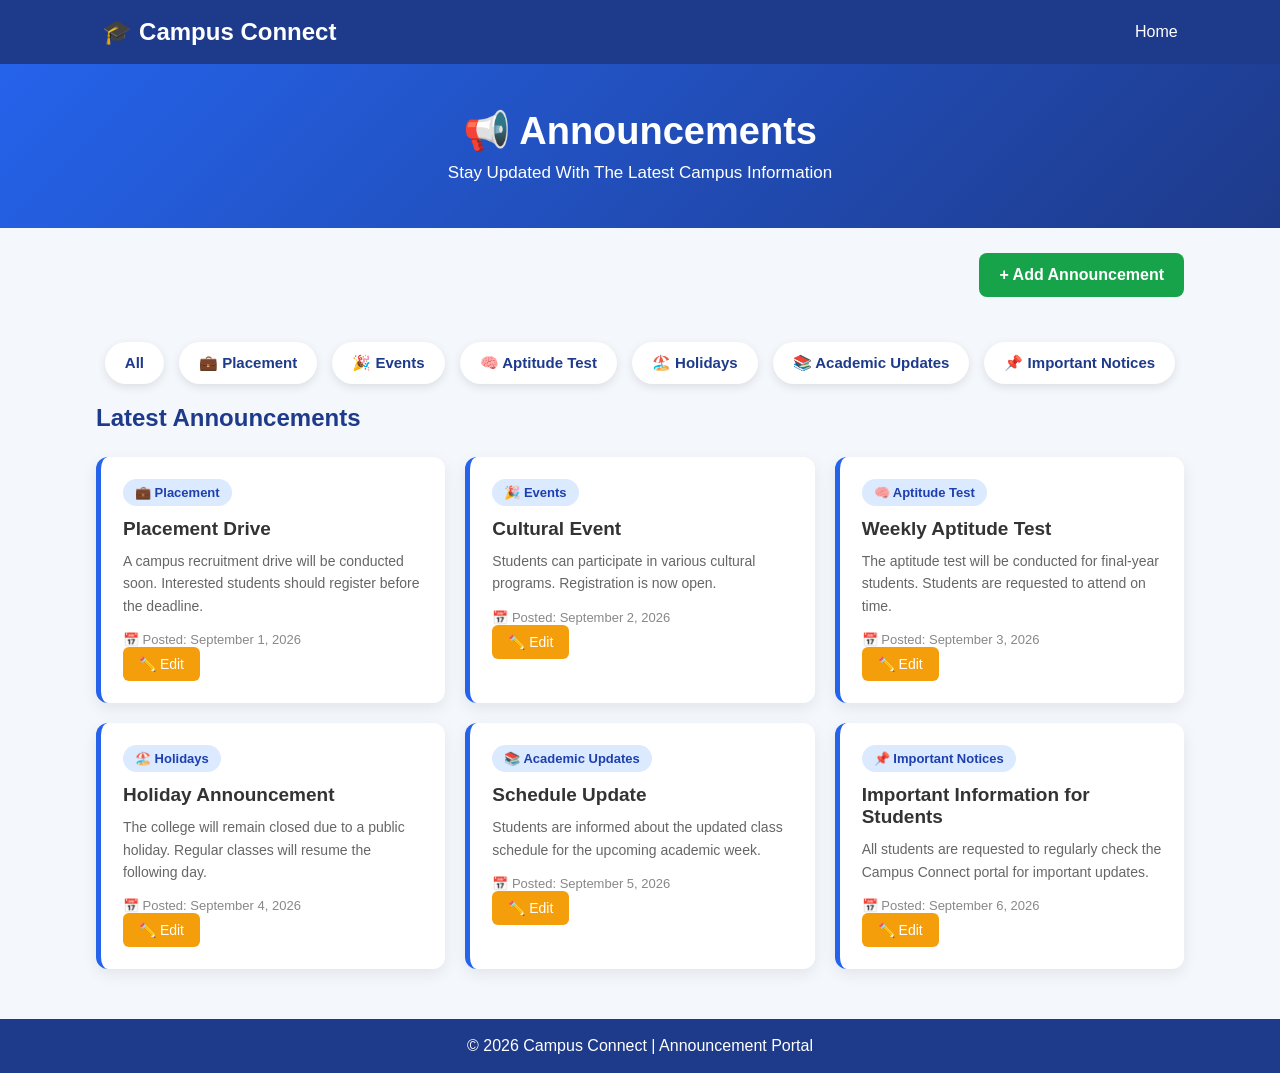
==== front.html @ ddc75ca6 "form completed" ====
<!DOCTYPE html>
<html lang="en">

<head>
    <meta charset="UTF-8">
    <meta name="viewport" content="width=device-width, initial-scale=1.0">

    <title>Campus Connect | Announcements</title>

    <style>

        * {
            margin: 0;
            padding: 0;
            box-sizing: border-box;
            font-family: Arial, sans-serif;
        }

        body {
            background-color: #f4f7fb;
            color: #333;
        }


        /* NAVBAR */

        nav {
            background-color: #1e3a8a;
            color: white;
            padding: 18px 8%;
            display: flex;
            justify-content: space-between;
            align-items: center;
        }

        nav h2 {
            font-size: 24px;
        }

        nav a {
            color: white;
            text-decoration: none;
            margin-left: 20px;
            font-size: 16px;
        }

        nav a:hover {
            color: #facc15;
        }


        /* HEADER */

        .header {
            text-align: center;
            padding: 45px 20px;
            background: linear-gradient(135deg, #2563eb, #1e3a8a);
            color: white;
        }

        .header h1 {
            font-size: 38px;
            margin-bottom: 10px;
        }

        .header p {
            font-size: 17px;
        }


        /* ADD BUTTON */

        .add-container {
            width: 85%;
            margin: 25px auto;
            text-align: right;
        }

        .add-btn {
            display: inline-block;
            background-color: #16a34a;
            color: white;
            padding: 13px 20px;
            border-radius: 8px;
            text-decoration: none;
            font-weight: bold;
        }

        .add-btn:hover {
            background-color: #15803d;
        }


        /* CATEGORIES */

        .categories {
            display: flex;
            justify-content: center;
            flex-wrap: wrap;
            gap: 15px;
            padding: 20px;
        }

        .categories a {
            text-decoration: none;
            padding: 12px 20px;
            border-radius: 25px;
            background-color: white;
            color: #1e3a8a;
            font-size: 15px;
            font-weight: bold;
            box-shadow: 0 3px 10px rgba(0,0,0,0.1);
        }

        .categories a:hover {
            background-color: #1e3a8a;
            color: white;
        }


        /* ANNOUNCEMENT SECTION */

        .container {
            width: 85%;
            margin: auto;
            padding-bottom: 50px;
        }

        .container h2 {
            color: #1e3a8a;
            margin-bottom: 25px;
        }


        /* GRID */

        .announcement-grid {
            display: grid;
            grid-template-columns: repeat(auto-fit, minmax(280px, 1fr));
            gap: 20px;
        }


        /* CARD */

        .card {
            background-color: white;
            padding: 22px;
            border-radius: 12px;
            border-left: 5px solid #2563eb;
            box-shadow: 0 5px 15px rgba(0,0,0,0.08);
            transition: 0.3s;
        }

        .card:hover {
            transform: translateY(-5px);
        }


        /* CATEGORY TAG */

        .tag {
            display: inline-block;
            background-color: #dbeafe;
            color: #1e40af;
            padding: 6px 12px;
            border-radius: 15px;
            font-size: 13px;
            font-weight: bold;
            margin-bottom: 12px;
        }


        .card h3 {
            margin-bottom: 10px;
            font-size: 19px;
        }

        .card p {
            color: #666;
            line-height: 1.6;
            font-size: 14px;
        }


        /* DATE */

        .date {
            margin-top: 15px;
            font-size: 13px;
            color: #888;
        }
w

        /* EDIT BUTTON */

        .card-buttons {
            margin-top: 18px;
        }

        .edit-btn {
            display: inline-block;
            background-color: #f59e0b;
            color: white;
            padding: 9px 16px;
            border-radius: 6px;
            text-decoration: none;
            font-size: 14px;
        }

        .edit-btn:hover {
            background-color: #d97706;
        }


        /* FOOTER */

        footer {
            background-color: #1e3a8a;
            color: white;
            text-align: center;
            padding: 18px;
        }


        /* RESPONSIVE */

        @media(max-width: 600px) {

            nav {
                flex-direction: column;
                gap: 15px;
            }

            nav a {
                margin: 5px;
            }

            .header h1 {
                font-size: 28px;
            }

            .container,
            .add-container {
                width: 92%;
            }

            .add-container {
                text-align: center;
            }

        }

    </style>

</head>


<body>


    <!-- NAVBAR -->

    <nav>

        <h2>🎓 Campus Connect</h2>

        <div>
            <a href="#">Home</a>
            
        </div>

    </nav>


    <!-- HEADER -->

    <section class="header">

        <h1>📢 Announcements</h1>

        <p>Stay Updated With The Latest Campus Information</p>

    </section>


    <!-- ADD ANNOUNCEMENT -->

    <div class="add-container">

        <a href="#" class="add-btn">
            + Add Announcement
        </a>

    </div>


    <!-- CATEGORIES -->

    <section class="categories">

        <a href="#">All</a>

        <a href="#placement">💼 Placement</a>

        <a href="#events">🎉 Events</a>

        <a href="#aptitude">🧠 Aptitude Test</a>

        <a href="#holidays">🏖️ Holidays</a>

        <a href="#academic">📚 Academic Updates</a>

        <a href="#notice">📌 Important Notices</a>

    </section>


    <!-- ANNOUNCEMENTS -->

    <section class="container">

        <h2>Latest Announcements</h2>


        <div class="announcement-grid">


            <!-- PLACEMENT -->

            <div class="card" id="placement">

                <span class="tag">
                    💼 Placement
                </span>

                <h3>Placement Drive</h3>

                <p>
                    A campus recruitment drive will be conducted soon.
                    Interested students should register before the deadline.
                </p>

                <div class="date">
                    📅 Posted: September 1, 2026
                </div>

                <div class="card-buttons">

                    <a href="#" class="edit-btn">
                        ✏️ Edit
                    </a>

                </div>

            </div>


            <!-- EVENTS -->

            <div class="card" id="events">

                <span class="tag">
                    🎉 Events
                </span>

                <h3> Cultural Event</h3>

                <p>
                    Students can participate in various cultural programs.
                    Registration is now open.
                </p>

                <div class="date">
                    📅 Posted: September 2, 2026
                </div>

                <div class="card-buttons">

                    <a href="#" class="edit-btn">
                        ✏️ Edit
                    </a>

                </div>

            </div>


            <!-- APTITUDE TEST -->

            <div class="card" id="aptitude">

                <span class="tag">
                    🧠 Aptitude Test
                </span>

                <h3>Weekly Aptitude Test</h3>

                <p>
                    The aptitude test will be conducted for final-year students.
                    Students are requested to attend on time.
                </p>

                <div class="date">
                    📅 Posted: September 3, 2026
                </div>

                <div class="card-buttons">

                    <a href="#" class="edit-btn">
                        ✏️ Edit
                    </a>

                </div>

            </div>


            <!-- HOLIDAYS -->

            <div class="card" id="holidays">

                <span class="tag">
                    🏖️ Holidays
                </span>

                <h3> Holiday Announcement</h3>

                <p>
                    The college will remain closed due to a public holiday.
                    Regular classes will resume the following day.
                </p>

                <div class="date">
                    📅 Posted: September 4, 2026
                </div>

                <div class="card-buttons">

                    <a href="#" class="edit-btn">
                        ✏️ Edit
                    </a>

                </div>

            </div>


            <!-- ACADEMIC -->

            <div class="card" id="academic">

                <span class="tag">
                    📚 Academic Updates
                </span>

                <h3> Schedule Update</h3>

                <p>
                    Students are informed about the updated class schedule
                    for the upcoming academic week.
                </p>

                <div class="date">
                    📅 Posted: September 5, 2026
                </div>

                <div class="card-buttons">

                    <a href="#" class="edit-btn">
                        ✏️ Edit
                    </a>

                </div>

            </div>


            <!-- IMPORTANT NOTICE -->

            <div class="card" id="notice">

                <span class="tag">
                    📌 Important Notices
                </span>

                <h3>Important Information for Students</h3>

                <p>
                    All students are requested to regularly check the
                    Campus Connect portal for important updates.
                </p>

                <div class="date">
                    📅 Posted: September 6, 2026
                </div>

                <div class="card-buttons">

                    <a href="#" class="edit-btn">
                        ✏️ Edit
                    </a>

                </div>

            </div>


        </div>

    </section>


    <!-- FOOTER -->

    <footer>

        <p>
            © 2026 Campus Connect | Announcement Portal
        </p>

    </footer>


</body>

</html>
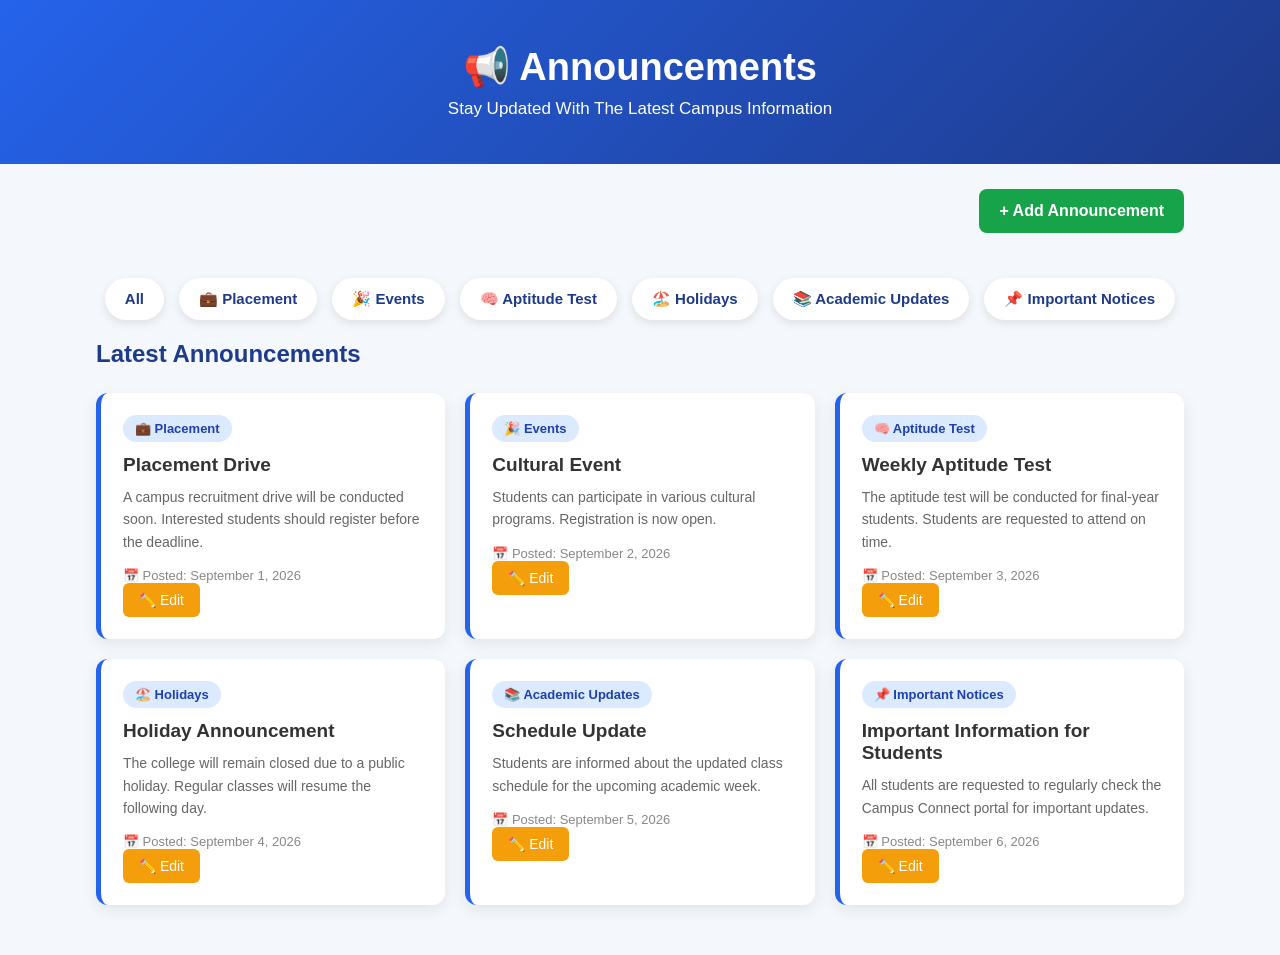
==== commit d0c3be99: "Samyuktha final" ====
--- a/front.html
+++ b/front.html
@@ -21,34 +21,6 @@
             background-color: #f4f7fb;
             color: #333;
         }
-
-
-        /* NAVBAR */
-
-        nav {
-            background-color: #1e3a8a;
-            color: white;
-            padding: 18px 8%;
-            display: flex;
-            justify-content: space-between;
-            align-items: center;
-        }
-
-        nav h2 {
-            font-size: 24px;
-        }
-
-        nav a {
-            color: white;
-            text-decoration: none;
-            margin-left: 20px;
-            font-size: 16px;
-        }
-
-        nav a:hover {
-            color: #facc15;
-        }
-
 
         /* HEADER */
 
@@ -227,16 +199,6 @@
         /* RESPONSIVE */
 
         @media(max-width: 600px) {
-
-            nav {
-                flex-direction: column;
-                gap: 15px;
-            }
-
-            nav a {
-                margin: 5px;
-            }
-
             .header h1 {
                 font-size: 28px;
             }
@@ -259,23 +221,6 @@
 
 <body>
 
-
-    <!-- NAVBAR -->
-
-    <nav>
-
-        <h2>🎓 Campus Connect</h2>
-
-        <div>
-            <a href="#">Home</a>
-            
-        </div>
-
-    </nav>
-
-
-    <!-- HEADER -->
-
     <section class="header">
 
         <h1>📢 Announcements</h1>
@@ -512,15 +457,7 @@
     </section>
 
 
-    <!-- FOOTER -->
-
-    <footer>
-
-        <p>
-            © 2026 Campus Connect | Announcement Portal
-        </p>
-
-    </footer>
+ 
 
 
 </body>
